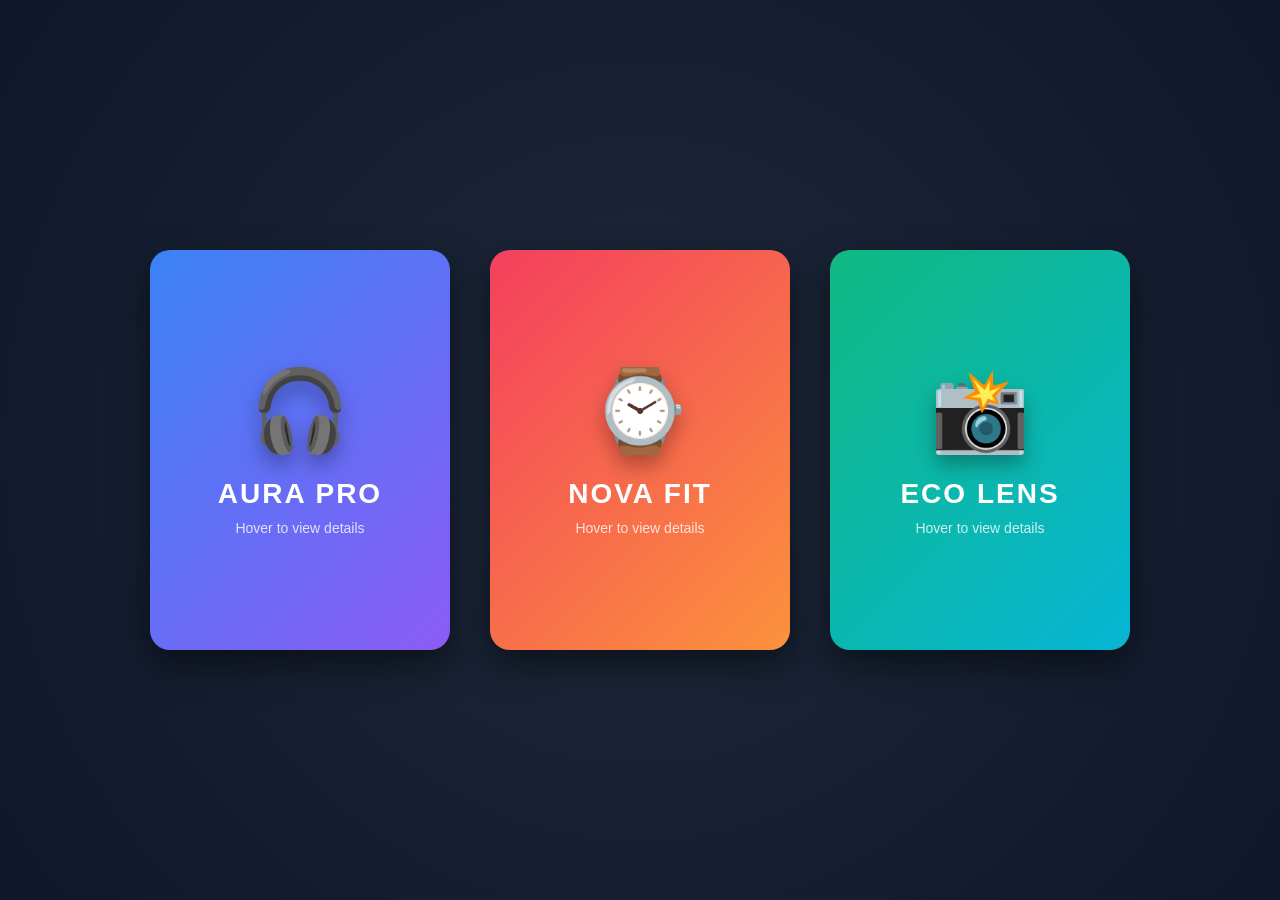
==== flipcard.html @ c484ca58 "Create flipcard.html" ====
<!DOCTYPE html>
<html lang="en">
<head>
    <meta charset="UTF-8">
    <meta name="viewport" content="width=device-width, initial-scale=1.0">
    <title>3D Product Showcase</title>
    <style>
        * {
            margin: 0;
            padding: 0;
            box-sizing: border-box;
            font-family: 'Segoe UI', Tahoma, Geneva, Verdana, sans-serif;
        }

        body {
            min-height: 100vh;
            display: flex;
            align-items: center;
            justify-content: center;
            background: radial-gradient(circle at center, #1e293b, #0f172a);
            color: #ffffff;
            padding: 40px 20px;
        }

        .showcase {
            display: flex;
            gap: 40px;
            flex-wrap: wrap;
            justify-content: center;
            max-width: 1200px;
        }

        .card-container {
            width: 300px;
            height: 400px;
            perspective: 1000px;
            cursor: pointer;
        }

        .card-inner {
            width: 100%;
            height: 100%;
            position: relative;
            transition: transform 0.8s cubic-bezier(0.175, 0.885, 0.32, 1.275);
            transform-style: preserve-3d;
        }

        .card-container:hover .card-inner {
            transform: rotateY(180deg) translateY(-10px);
        }

        .card-front, .card-back {
            width: 100%;
            height: 100%;
            position: absolute;
            backface-visibility: hidden;
            border-radius: 20px;
            display: flex;
            flex-direction: column;
            align-items: center;
            justify-content: center;
            padding: 30px;
            box-shadow: 0 15px 35px rgba(0, 0, 0, 0.5);
        }

        .theme-1 .card-front { background: linear-gradient(135deg, #3b82f6, #8b5cf6); }
        .theme-2 .card-front { background: linear-gradient(135deg, #f43f5e, #fb923c); }
        .theme-3 .card-front { background: linear-gradient(135deg, #10b981, #06b6d4); }

        .product-icon {
            font-size: 80px;
            margin-bottom: 20px;
            filter: drop-shadow(0 10px 10px rgba(0,0,0,0.3));
            transition: transform 0.3s;
        }

        .card-container:hover .product-icon {
            transform: scale(1.1);
        }

        .card-front h2 {
            font-size: 28px;
            font-weight: 700;
            letter-spacing: 2px;
            text-transform: uppercase;
            text-align: center;
        }

        .card-front p {
            margin-top: 10px;
            font-size: 14px;
            color: rgba(255, 255, 255, 0.8);
        }

        .card-back {
            background-color: #1e293b;
            transform: rotateY(180deg);
            border: 2px solid transparent;
        }

        .theme-1 .card-back { border-color: #8b5cf6; }
        .theme-2 .card-back { border-color: #f43f5e; }
        .theme-3 .card-back { border-color: #10b981; }

        .card-back h3 {
            font-size: 22px;
            margin-bottom: 15px;
        }

        .theme-1 .card-back h3 { color: #8b5cf6; }
        .theme-2 .card-back h3 { color: #f43f5e; }
        .theme-3 .card-back h3 { color: #10b981; }

        .details {
            font-size: 14px;
            line-height: 1.6;
            text-align: center;
            color: #cbd5e1;
            margin-bottom: 30px;
        }

        .btn {
            color: white;
            border: none;
            padding: 12px 25px;
            border-radius: 30px;
            font-size: 16px;
            font-weight: 600;
            cursor: pointer;
            transition: transform 0.2s, filter 0.3s;
        }

        .theme-1 .btn { background-color: #8b5cf6; }
        .theme-2 .btn { background-color: #f43f5e; }
        .theme-3 .btn { background-color: #10b981; }

        .btn:hover {
            transform: scale(1.05);
            filter: brightness(1.2);
        }
    </style>
</head>
<body>
    <div class="showcase">
        <div class="card-container theme-1">
            <div class="card-inner">
                <div class="card-front">
                    <div class="product-icon">🎧</div>
                    <h2>Aura Pro</h2>
                    <p>Hover to view details</p>
                </div>
                <div class="card-back">
                    <h3>Product Details</h3>
                    <p class="details">
                        Experience studio-quality sound with next-generation active noise cancellation and a 40-hour battery life.
                    </p>
                    <button class="btn">Add to Cart - $199</button>
                </div>
            </div>
        </div>

        <div class="card-container theme-2">
            <div class="card-inner">
                <div class="card-front">
                    <div class="product-icon">⌚</div>
                    <h2>Nova Fit</h2>
                    <p>Hover to view details</p>
                </div>
                <div class="card-back">
                    <h3>Product Details</h3>
                    <p class="details">
                        Track your fitness journey with precision. Features advanced biometrics, GPS, and an OLED display.
                    </p>
                    <button class="btn">Add to Cart - $249</button>
                </div>
            </div>
        </div>

        <div class="card-container theme-3">
            <div class="card-inner">
                <div class="card-front">
                    <div class="product-icon">📸</div>
                    <h2>Eco Lens</h2>
                    <p>Hover to view details</p>
                </div>
                <div class="card-back">
                    <h3>Product Details</h3>
                    <p class="details">
                        Capture the world in stunning 4K. Built with sustainable materials and an ultra-wide angle lens.
                    </p>
                    <button class="btn">Add to Cart - $599</button>
                </div>
            </div>
        </div>
    </div>
</body>
</html>
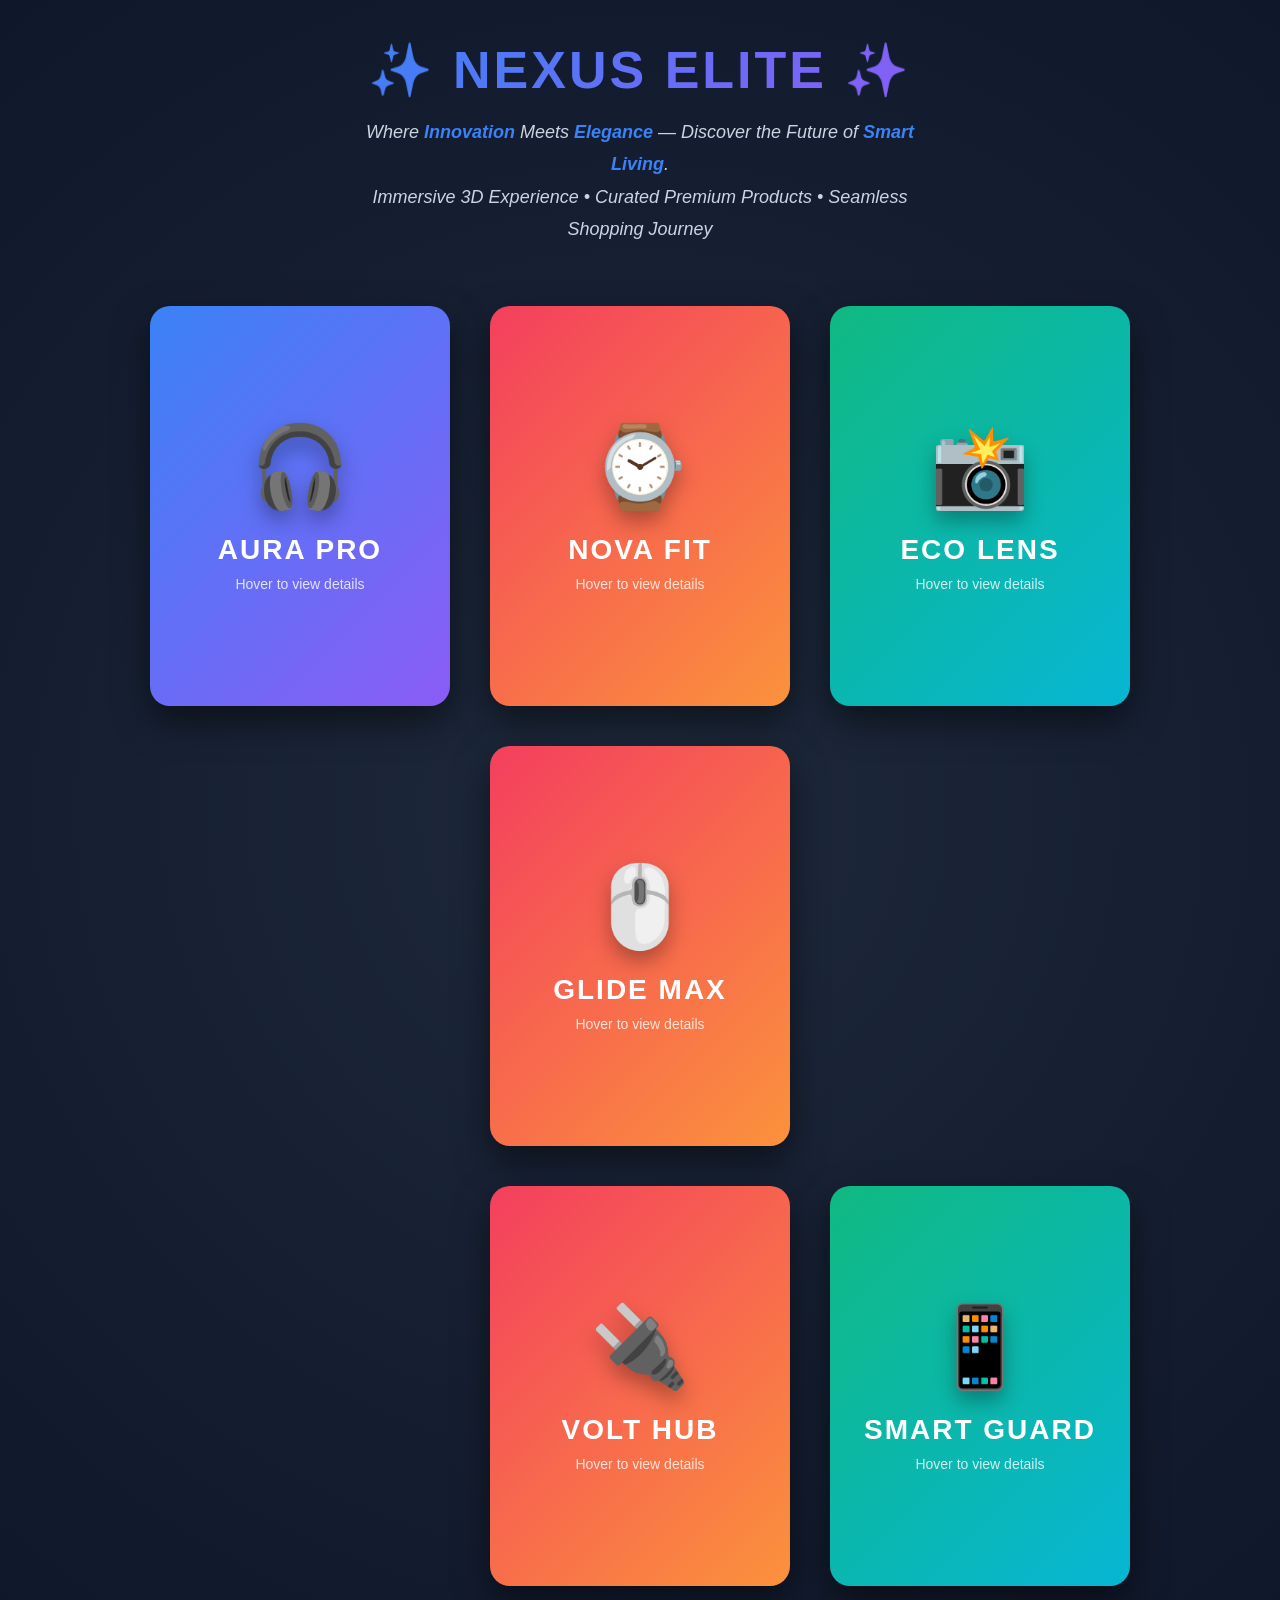
==== commit 440e57b4: "Update flipcard.html" ====
--- a/flipcard.html
+++ b/flipcard.html
@@ -15,11 +15,89 @@
         body {
             min-height: 100vh;
             display: flex;
+            flex-direction: column;
             align-items: center;
             justify-content: center;
             background: radial-gradient(circle at center, #1e293b, #0f172a);
             color: #ffffff;
             padding: 40px 20px;
+        }
+
+        .header-section {
+            text-align: center;
+            margin-bottom: 60px;
+            animation: fadeInDown 1s ease-out;
+        }
+
+        .main-title {
+            font-size: 52px;
+            font-weight: 800;
+            letter-spacing: 3px;
+            margin-bottom: 15px;
+            background: linear-gradient(135deg, #3b82f6, #8b5cf6, #f43f5e, #10b981);
+            background-size: 300% 300%;
+            -webkit-background-clip: text;
+            -webkit-text-fill-color: transparent;
+            background-clip: text;
+            animation: gradientShift 8s ease infinite, textBounce 2s ease-in-out infinite;
+        }
+
+        .subtitle {
+            font-size: 18px;
+            color: #cbd5e1;
+            max-width: 600px;
+            line-height: 1.8;
+            margin: 0 auto;
+            animation: fadeInUp 1.2s ease-out;
+            font-style: italic;
+        }
+
+        .subtitle span {
+            color: #3b82f6;
+            font-weight: 600;
+        }
+
+        @keyframes fadeInDown {
+            from {
+                opacity: 0;
+                transform: translateY(-30px);
+            }
+            to {
+                opacity: 1;
+                transform: translateY(0);
+            }
+        }
+
+        @keyframes fadeInUp {
+            from {
+                opacity: 0;
+                transform: translateY(30px);
+            }
+            to {
+                opacity: 1;
+                transform: translateY(0);
+            }
+        }
+
+        @keyframes gradientShift {
+            0% {
+                background-position: 0% 50%;
+            }
+            50% {
+                background-position: 100% 50%;
+            }
+            100% {
+                background-position: 0% 50%;
+            }
+        }
+
+        @keyframes textBounce {
+            0%, 100% {
+                transform: translateY(0);
+            }
+            50% {
+                transform: translateY(-10px);
+            }
         }
 
         .showcase {
@@ -141,6 +219,16 @@
     </style>
 </head>
 <body>
+    <div class="header-section">
+        <h1 class="main-title">✨ NEXUS ELITE ✨</h1>
+        <p class="subtitle">
+            Where <span>Innovation</span> Meets <span>Elegance</span> — Discover the Future of 
+            <span>Smart Living</span>. 
+            <br>
+            Immersive 3D Experience • Curated Premium Products • Seamless Shopping Journey
+        </p>
+    </div>
+
     <div class="showcase">
         <div class="card-container theme-1">
             <div class="card-inner">
@@ -189,6 +277,108 @@
                         Capture the world in stunning 4K. Built with sustainable materials and an ultra-wide angle lens.
                     </p>
                     <button class="btn">Add to Cart - $599</button>
+                </div>
+            </div>
+        </div>
+
+        <div class="card-container theme-1">
+            <div class="card-inner">
+                <div class="card-front">
+                    <div class="product-icon">⌨️</div>
+                    <h2>Pulse Key</h2>
+                    <p>Hover to view details</p>
+                </div>
+                <div class="card-back">
+                    <h3>Product Details</h3>
+                    <p class="details">
+                        Mechanical keyboard with RGB lighting. Lightning-fast switches with 8000Hz polling rate for gamers.
+                    </p>
+                    <button class="btn">Add to Cart - $149</button>
+                </div>
+            </div>
+        </div>
+
+        <div class="card-container theme-2">
+            <div class="card-inner">
+                <div class="card-front">
+                    <div class="product-icon">🖱️</div>
+                    <h2>Glide Max</h2>
+                    <p>Hover to view details</p>
+                </div>
+                <div class="card-back">
+                    <h3>Product Details</h3>
+                    <p class="details">
+                        Ultra-responsive gaming mouse with adjustable DPI up to 25,600. Wireless with 100-hour battery.
+                    </p>
+                    <button class="btn">Add to Cart - $79</button>
+                </div>
+            </div>
+        </div>
+
+        <div class="card-container theme-3">
+            <div class="card-inner">
+                <div class="card-front">
+                    <div class="product-icon">🎮</div>
+                    <h2>Nexus Pro</h2>
+                    <p>Hover to view details</p>
+                </div>
+                <div class="card-back">
+                    <h3>Product Details</h3>
+                    <p class="details">
+                        Next-gen gaming controller with haptic feedback and adaptive triggers. Compatible with all platforms.
+                    </p>
+                    <button class="btn">Add to Cart - $89</button>
+                </div>
+            </div>
+        </div>
+
+        <div class="card-container theme-1">
+            <div class="card-inner">
+                <div class="card-front">
+                    <div class="product-icon">💻</div>
+                    <h2>Apex Desk</h2>
+                    <p>Hover to view details</p>
+                </div>
+                <div class="card-back">
+                    <h3>Product Details</h3>
+                    <p class="details">
+                        Electric standing desk with memory presets. Anti-collision technology and ultra-smooth height adjustment.
+                    </p>
+                    <button class="btn">Add to Cart - $399</button>
+                </div>
+            </div>
+        </div>
+
+        <div class="card-container theme-2">
+            <div class="card-inner">
+                <div class="card-front">
+                    <div class="product-icon">🔌</div>
+                    <h2>Volt Hub</h2>
+                    <p>Hover to view details</p>
+                </div>
+                <div class="card-back">
+                    <h3>Product Details</h3>
+                    <p class="details">
+                        Fast-charging hub with 6 USB ports. Supports 100W power delivery with intelligent charging technology.
+                    </p>
+                    <button class="btn">Add to Cart - $49</button>
+                </div>
+            </div>
+        </div>
+
+        <div class="card-container theme-3">
+            <div class="card-inner">
+                <div class="card-front">
+                    <div class="product-icon">📱</div>
+                    <h2>Smart Guard</h2>
+                    <p>Hover to view details</p>
+                </div>
+                <div class="card-back">
+                    <h3>Product Details</h3>
+                    <p class="details">
+                        Premium glass screen protector with anti-glare technology. Fits all modern smartphones with easy installation.
+                    </p>
+                    <button class="btn">Add to Cart - $19</button>
                 </div>
             </div>
         </div>
